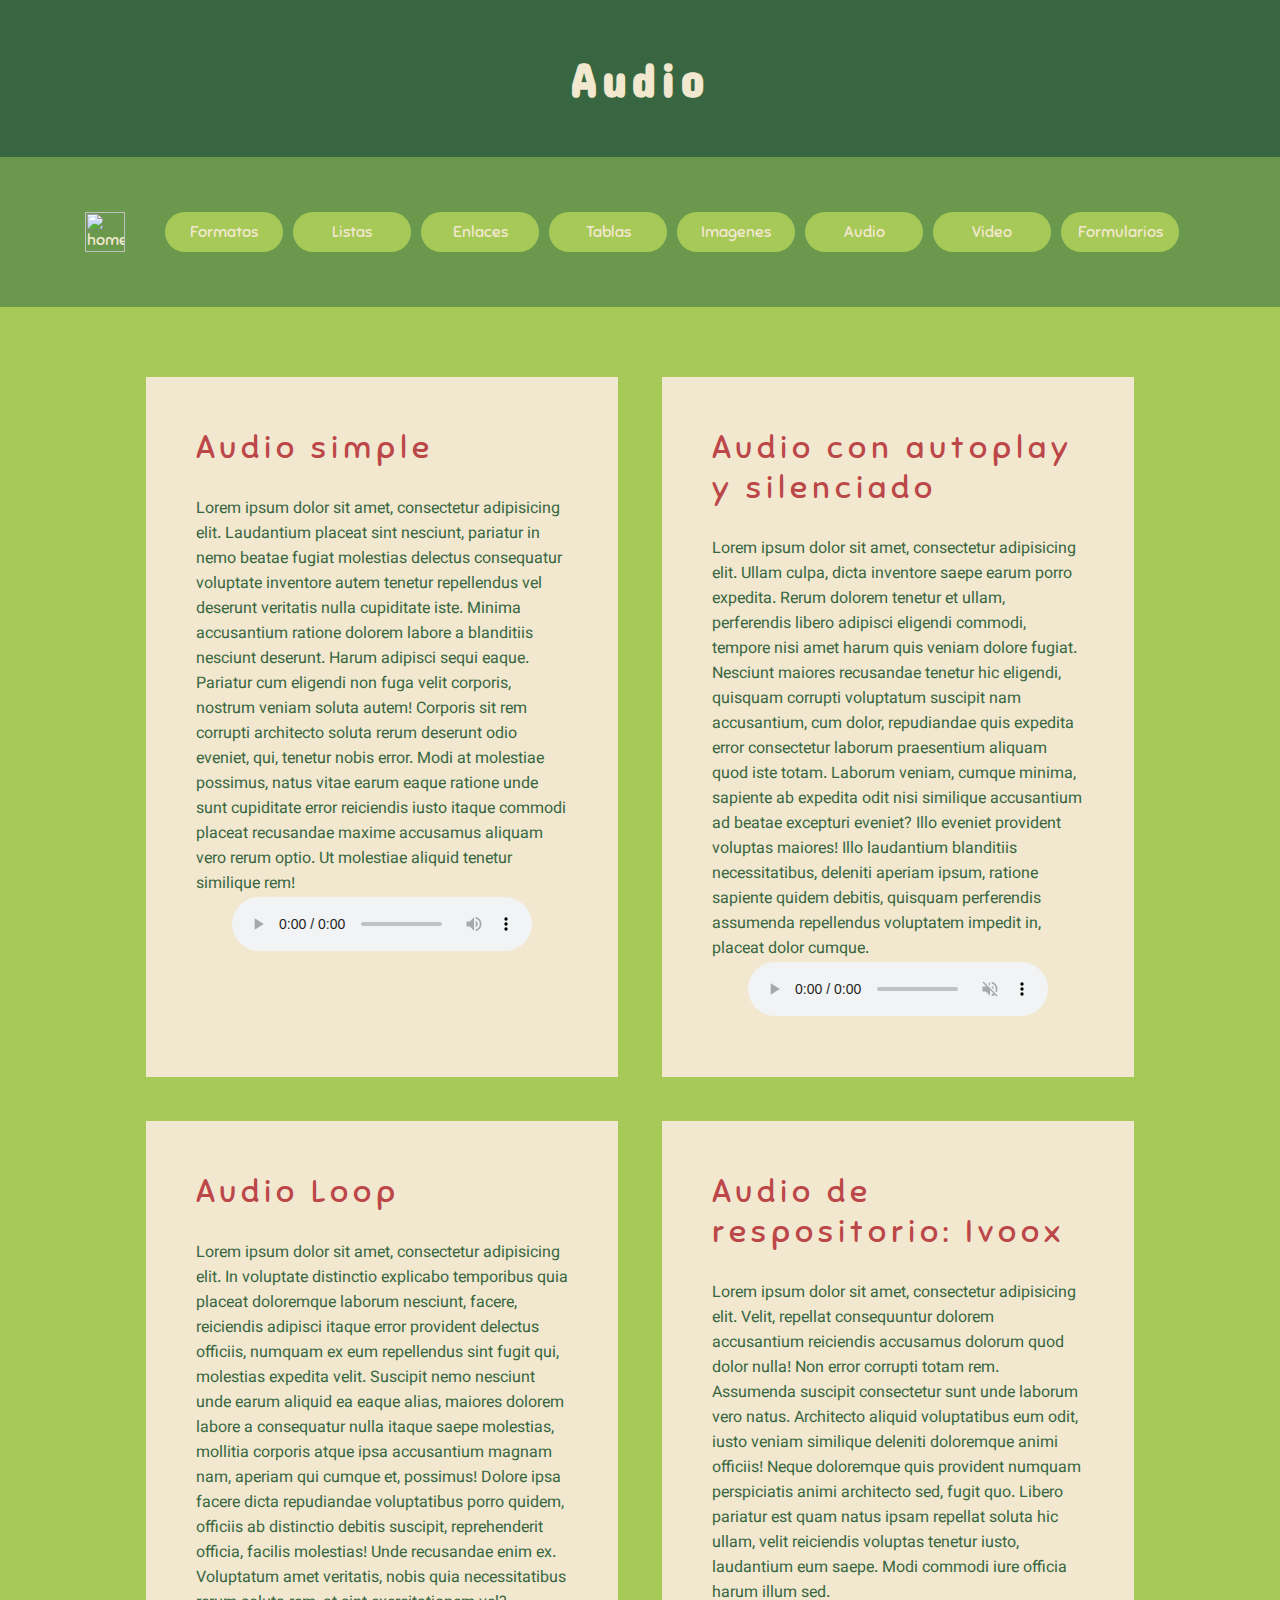
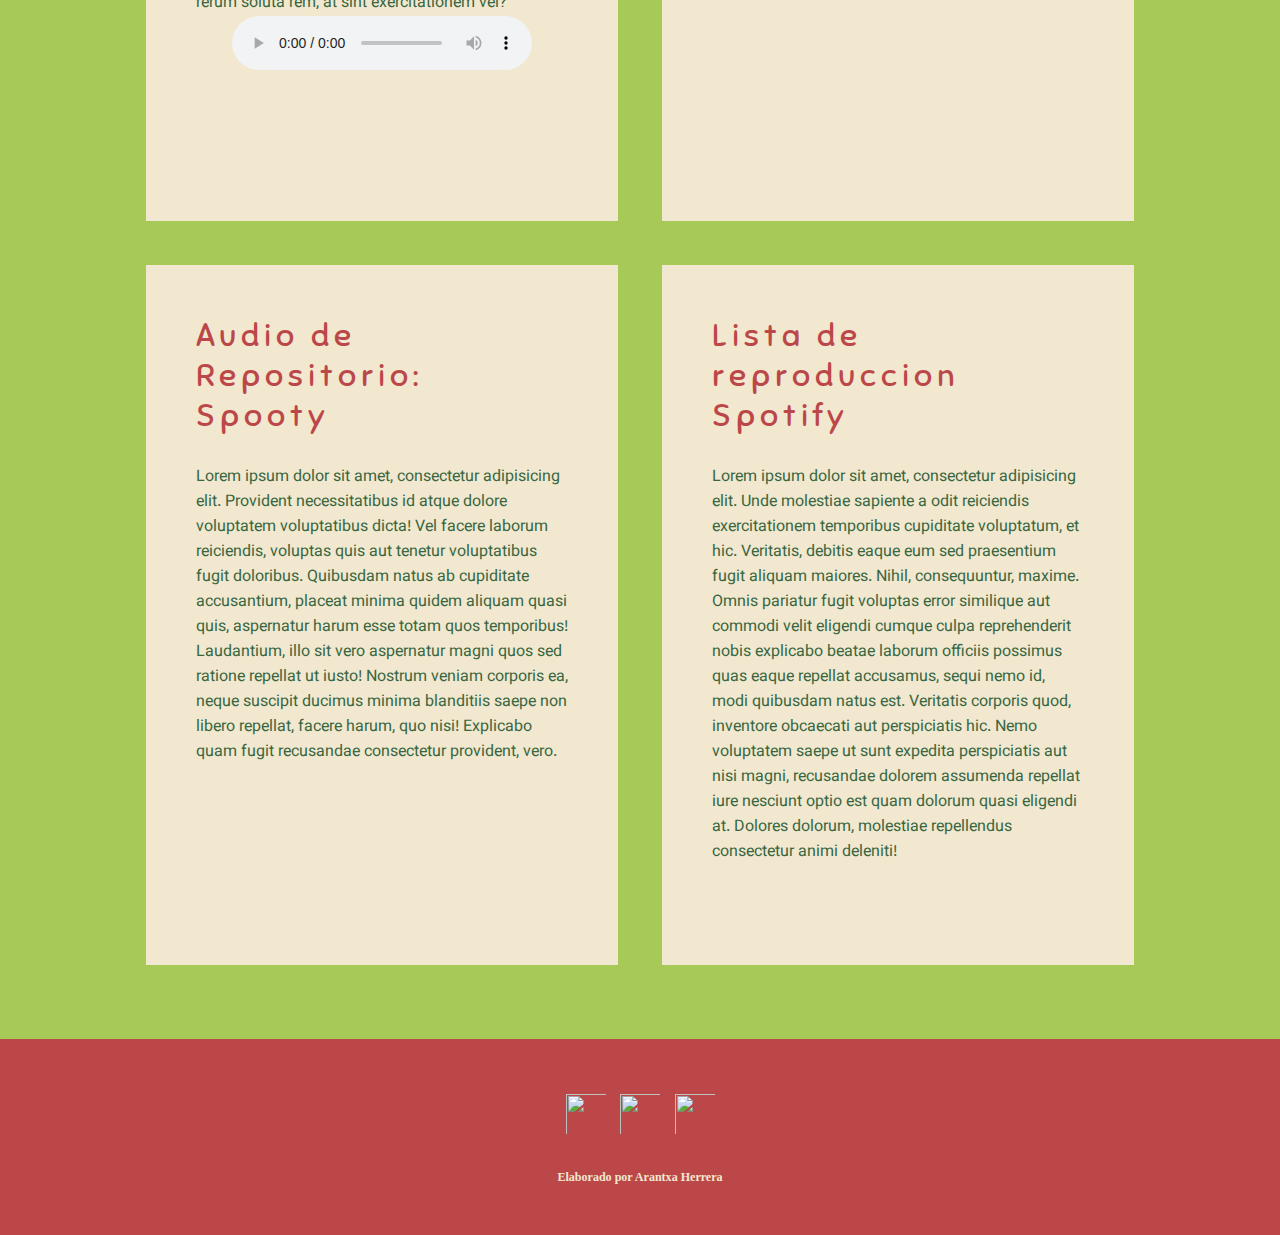
==== html/Audio.html @ 87096869 "Carga 1" ====
<!--
        Facultad de Arquitectura
        Colegio de Diseño Gráfico
        Diseño de Interfaces Gráfico de Usuario
        Herrera Preza Arantxa
-->
<html>
    <head>
        <meta charset="UTF-8" />
        <title>Audio en html</title>
        <link rel="stylesheet" href="../css/styleImagen.css" type="text/css" />
    <style type="text/css">
        main{
        text-align: center;
           }
   main section{
        width: 40%;
        height: 700px;
        display: inline-block;
        margin-left: 20px;
        margin-right: 20px;
        }
    main h2, main p {
        text-align: left;
        }
           </style>
    </head>
    <body>
        <header>
            <h1>Audio</h1>
        </header>
        <nav>
            <ul>
            <li class="home"><a href="../html/index.html"> <img src="../Imagenes/Iconos/home.png" alt="home"></a></li>
                <li><a href="../html/MiPrimeraPagina.html">Formatos</a></li>
                <li><a href="../html/Listas.html">Listas</a></li>
                <li><a href="../html/Enlaces.html">Enlaces</a></li>
                <li><a href="../html/Tablas.html">Tablas</a></li>
                <li><a href="../html/Imagen.html">Imagenes</a></li>
                <li><a href="../html/Audio.html">Audio</a></li>
                <li><a href="../html/Video.html">Video</a></li>
                <li><a href="../html/Formularios.html">Formularios</a></li>
            </ul>
        </nav>
        <main>
            <section> 
                <h2>Audio simple</h2>
                    <p>Lorem ipsum dolor sit amet, consectetur adipisicing elit. Laudantium placeat sint nesciunt, pariatur in nemo beatae fugiat molestias delectus consequatur voluptate inventore autem tenetur repellendus vel deserunt veritatis nulla cupiditate iste. Minima accusantium ratione dolorem labore a blanditiis nesciunt deserunt. Harum adipisci sequi eaque. Pariatur cum eligendi non fuga velit corporis, nostrum veniam soluta autem! Corporis sit rem corrupti architecto soluta rerum deserunt odio eveniet, qui, tenetur nobis error. Modi at molestiae possimus, natus vitae earum eaque ratione unde sunt cupiditate error reiciendis iusto itaque commodi placeat recusandae maxime accusamus aliquam vero rerum optio. Ut molestiae aliquid tenetur similique rem!</p>
                    <audio controls>
                    <source src="Audio/Defying%20Gravity%20-%20Density%20&%20Time.mp3" type="audio/mp3">
El navegador no soporta el formato de audio.
</audio>
</section>
       <section>
            <h2>Audio con autoplay y silenciado</h2>
            <p>Lorem ipsum dolor sit amet, consectetur adipisicing elit. Ullam culpa, dicta inventore saepe earum porro expedita. Rerum dolorem tenetur et ullam, perferendis libero adipisci eligendi commodi, tempore nisi amet harum quis veniam dolore fugiat. Nesciunt maiores recusandae tenetur hic eligendi, quisquam corrupti voluptatum suscipit nam accusantium, cum dolor, repudiandae quis expedita error consectetur laborum praesentium aliquam quod iste totam. Laborum veniam, cumque minima, sapiente ab expedita odit nisi similique accusantium ad beatae excepturi eveniet? Illo eveniet provident voluptas maiores! Illo laudantium blanditiis necessitatibus, deleniti aperiam ipsum, ratione sapiente quidem debitis, quisquam perferendis assumenda repellendus voluptatem impedit in, placeat dolor cumque.</p>
            <audio controls autoplay muted>
            <source src="Audio/The%20Princesses%20Heart%20-%20Density%20&%20Time.mp3" type="audio/mp3">
El navegador no soporta el formato de audio.
</audio>
        </section>
        <section>
            <h2>Audio Loop</h2>
            <p>Lorem ipsum dolor sit amet, consectetur adipisicing elit. In voluptate distinctio explicabo temporibus quia placeat doloremque laborum nesciunt, facere, reiciendis adipisci itaque error provident delectus officiis, numquam ex eum repellendus sint fugit qui, molestias expedita velit. Suscipit nemo nesciunt unde earum aliquid ea eaque alias, maiores dolorem labore a consequatur nulla itaque saepe molestias, mollitia corporis atque ipsa accusantium magnam nam, aperiam qui cumque et, possimus! Dolore ipsa facere dicta repudiandae voluptatibus porro quidem, officiis ab distinctio debitis suscipit, reprehenderit officia, facilis molestias! Unde recusandae enim ex. Voluptatum amet veritatis, nobis quia necessitatibus rerum soluta rem, at sint exercitationem vel?</p>
        <audio controls loop>
            <source src="Audio/Scale%20The%20Mountain%20-%20Density%20&%20Time.mp3" type="audio/mp3">
El navegador no soporta el formato de audio.
</audio>
</section>
        <section>
            <h2>Audio de respositorio: Ivoox</h2>
            <p>Lorem ipsum dolor sit amet, consectetur adipisicing elit. Velit, repellat consequuntur dolorem accusantium reiciendis accusamus dolorum quod dolor nulla! Non error corrupti totam rem. Assumenda suscipit consectetur sunt unde laborum vero natus. Architecto aliquid voluptatibus eum odit, iusto veniam similique deleniti doloremque animi officiis! Neque doloremque quis provident numquam perspiciatis animi architecto sed, fugit quo. Libero pariatur est quam natus ipsam repellat soluta hic ullam, velit reiciendis voluptas tenetur iusto, laudantium eum saepe. Modi commodi iure officia harum illum sed.</p>
        <iframe 
    src="https://www.ivoox.com/player_ej_286249_6_1.html?c1=f9cde9" 
    width="100%" 
    height="200" 
    frameborder="0" 
    scrolling="no" 
    allowfullscreen 
    loading="lazy">
</iframe>
        </section>
        <section>
            <h2>Audio de Repositorio: Spooty</h2>
            <p>Lorem ipsum dolor sit amet, consectetur adipisicing elit. Provident necessitatibus id atque dolore voluptatem voluptatibus dicta! Vel facere laborum reiciendis, voluptas quis aut tenetur voluptatibus fugit doloribus. Quibusdam natus ab cupiditate accusantium, placeat minima quidem aliquam quasi quis, aspernatur harum esse totam quos temporibus! Laudantium, illo sit vero aspernatur magni quos sed ratione repellat ut iusto! Nostrum veniam corporis ea, neque suscipit ducimus minima blanditiis saepe non libero repellat, facere harum, quo nisi! Explicabo quam fugit recusandae consectetur provident, vero.</p>
        <iframe 
    style="border-radius:12px" 
    src="https://open.spotify.com/embed/track/7eGuPhpdS8sBjPJNuAShUX?utm_source=generator&theme=0" 
    width="100%" 
    height="352" 
    frameborder="0" 
    allowfullscreen 
    allow="autoplay; clipboard-write; encrypted-media; fullscreen; picture-in-picture" 
    loading="lazy">
</iframe>
        </section>
<section>
      <h2>Lista de reproduccion Spotify</h2>
      <p>Lorem ipsum dolor sit amet, consectetur adipisicing elit. Unde molestiae sapiente a odit reiciendis exercitationem temporibus cupiditate voluptatum, et hic. Veritatis, debitis eaque eum sed praesentium fugit aliquam maiores. Nihil, consequuntur, maxime. Omnis pariatur fugit voluptas error similique aut commodi velit eligendi cumque culpa reprehenderit nobis explicabo beatae laborum officiis possimus quas eaque repellat accusamus, sequi nemo id, modi quibusdam natus est. Veritatis corporis quod, inventore obcaecati aut perspiciatis hic. Nemo voluptatem saepe ut sunt expedita perspiciatis aut nisi magni, recusandae dolorem assumenda repellat iure nesciunt optio est quam dolorum quasi eligendi at. Dolores dolorum, molestiae repellendus consectetur animi deleniti!</p>
        <iframe 
    style="border-radius:12px" 
    src="https://open.spotify.com/embed/playlist/0sg2OvLE0CR3DXkZzVoNTV?utm_source=generator" 
    width="100%" 
    height="152" 
    frameborder="0" 
    allowfullscreen 
    allow="autoplay; clipboard-write; encrypted-media; fullscreen; picture-in-picture" 
    loading="lazy">
</iframe>
       </section>   
        </main>
        
        <footer>
            <a href="https://www.instagram.com/arantxacontx.png/" target="_blank"><img class="iconos" src="../Imagenes/Iconos/ig.png"></a>
           <a href="https://mx.pinterest.com/arantxaacontx/" target="_blank"><img class="iconos" src="../Imagenes/Iconos/pin.png"></a>
           <a href="https://www.tiktok.com/@arantxaacontx?_t=ZM-8ue1k8CD0SN&_r=1" target="_blank"><img class="iconos" src="../Imagenes/Iconos/tiktk.png"></a>
           <br><br>
            <h6>Elaborado por Arantxa Herrera</h6>
        </footer>
        
    </body>

</html>
---- css/styleImagen.css ----
@import url('https://fonts.googleapis.com/css2?family=Concert+One&family=Sniglet:wght@400;800&family=Vazirmatn:wght@100..900&display=swap');
*{
    padding:0;
    margin:0;
    box-sizing: border-box;
}
header, nav, main, footer{
    background-color: #a7c957;
color: #386641;
    width: 100%;
    margin-left: auto;
    margin-right: auto;
    padding: 50px;  
    
}
header{
    background-color:  #386641;
    color: #f2e8cf;
    font-family: "Concert One", sans-serif;
    letter-spacing: 5px;
}
nav{
    background-color: #6a994e;
    font-family: "Sniglet", system-ui; 
}

        nav ul{
            display: flex;
            align-content: center;
            text-align: center;
            margin-left: auto;
            margin-right: auto;
        }

nav ul li{
    list-style-type: none;
    display: inline-block;
    background-color: #a7c957;
    width: 10%;
    min-width: 100px;
    padding: 10px;
    text-align: center;
    border-radius: 30px;
    /*/margin-top: 5px;
    margin-bottom: 5px; 
    margin-left: 5px;
    margin-right: 5px;*/
    margin: 5px;   
}

nav ul li a:link, nav ul li a:visited {
    text-decoration: none;
        color: #f2e8cf;
}
nav ul li:hover:not(.home){
    background-color: #bc4749;
    
}
.home {
    background-color: transparent;
    width: auto;
    display: inline-block;
    border-radius: 0;
    padding: 0;
} 
.home a img {
    width: 40px;
    height: 40px;
    transition: 0.3s ease-in-out;
    margin: auto;
}
.home a:hover img {
    background-color: transparent;
    transform: scale(1.1);
    content: url('../Imagenes/Iconos/home-2.png')

}
table{
    margin-left: auto;
    margin-right: auto;
    margin-top: 30px;
    border-spacing: 10px;
}
#tabla_1{
    background-color: #e4c8af;
    border: 3px solid #5f464b;
    border-spacing: 10px;
    border-collapse: collapse;
    margin-left: auto;
    margin-right: auto;
    padding: 10px;
}
#tabla_1 th{
    font-size: 20px;
    background-color: #bb8588;
    color: #efebce;
}
#tabla_1 th, #tabla_1 td {
    border: 3px solid #5f464b;
    padding: 10px;   
}
#tabla_cebra{
    width:80%;
    margin-left: auto;
    margin-right: auto;
    margin-top: 30px;
    border-collapse: collapse;
}
#tabla_cebra th{
    background-color: #bb8588
}

#tabla_cebra td, #tabla_cebra th{
    padding: 10px;
    border-width: 5px;
    border-color: #5f464b;
    border-style: solid;
    
}
#tabla_cebra tbody tr:nth-child(even){
    background-color: #e4c8af; 
}
#tabla_cebra tbody tr:nth-child(odd){
    background-color: #d8a48f
}

#tabla_hover{
    width: 70%;
    background-color: #e4c8af;
    color: #5f464b;
    border-collapse: collapse;
    margin-left: auto;
    margin-right: auto;
    margin-top: 30px;
}

#tabla_hover th{
    background-color: #bb8588;
    color: #efebce
}
#tabla_hover td, #tabla_hover th{
    border-width: 3px;
    border-color: #5f464b;
    border-style: solid;
    padding: 20px;
}

#tabla_hover tr:hover{
    background-color: #d6ce93 ;
    color: #5f464b;
}

img{
   width: 100%;
    margin-top: 30px;
}
main section {
    margin-left: auto;
    margin-right: auto;
    padding: 50px;
}

#img_gif{
    width: 50%;
    height: auto;
    margin-left: auto;
    margin-right: auto;
    
}
p{
    margin-top: 20px;
    font-family: "Vazirmatn", sans-serif;

}
.img_flotante{
    width: 30%;
    float: left;
    margin-top: 8px;
    margin-right: 20px;
}
.alineacion{
    float: right
}

section{
    background-color:#f2e8cf;
    margin-top:20px;
    margin-bottom: 20px;
    padding: 30px;
    overflow-x: auto;
    
}
.img_border{
    border-radius: 50%;
   
}

#fondo_box {
    background-image: url("../Imagenes/04.jpg");
    background-repeat: no-repeat;
    background-size: cover;
    color: black;
}


.img_filtro p, .img_filtro h2{
    text-align: justify;
}
.img_filtro img{
    width: 20%;
    margin: 20px;
}
.img_filtro{
    text-align: center;
}

form{
    width: 50%;
    height: auto;
    padding: 50px;
    background-color: #a7c957;
    margin-left: auto;
    margin-right: auto;
    border-radius: 30px;
    }
label{
    color:#386641;
    font-weight: bold;
    font-size: 18px;
}
input,textarea, select{
    width: 100%;
    margin-top: 10px;
    margin-bottom: 20px;
    padding: 20px;
    background-color: #f2e8cf;
    font-weight: bold;
    font-size: 18px;
}
textarea{
    padding: 20px;
}
input[type=submit]{
    width: 20%;
    padding: 10px;
    background-color: #bc4749;
    font-weight: bold;
    color:#f2e8cf;
    border-radius: 10px;
    margin-left: auto;
    margin-right: auto;
    margin-top: 30px;
    display: block;   
}
input[type=text]:focus, input[type=password]:focus, input[type=email]:focus, textarea:focus, select:focus{
    background-color: #6a994e;
    color: #f2e8cf;
}
input[type=radio], input[type=checkbox]{
    width: 10%;
}
h2{
    margin-bottom: 30px;
    font-family: "Sniglet", system-ui; 
    font-size: 32px;
    font-weight: 400;
    color: #bc4749;
    letter-spacing: 5px;
}

h1{
    text-align: center;
    font-size: 48px;
}

footer{
    text-align: center;
    height: auto;
    background-color: #bc4749;
    font-size: 18px;
    color: #f2e8cf;
}
.iconos{
                width: 50px;
                height: auto;
                padding: 5px;
                margin-top: auto;
                display: inline-block; 
            }
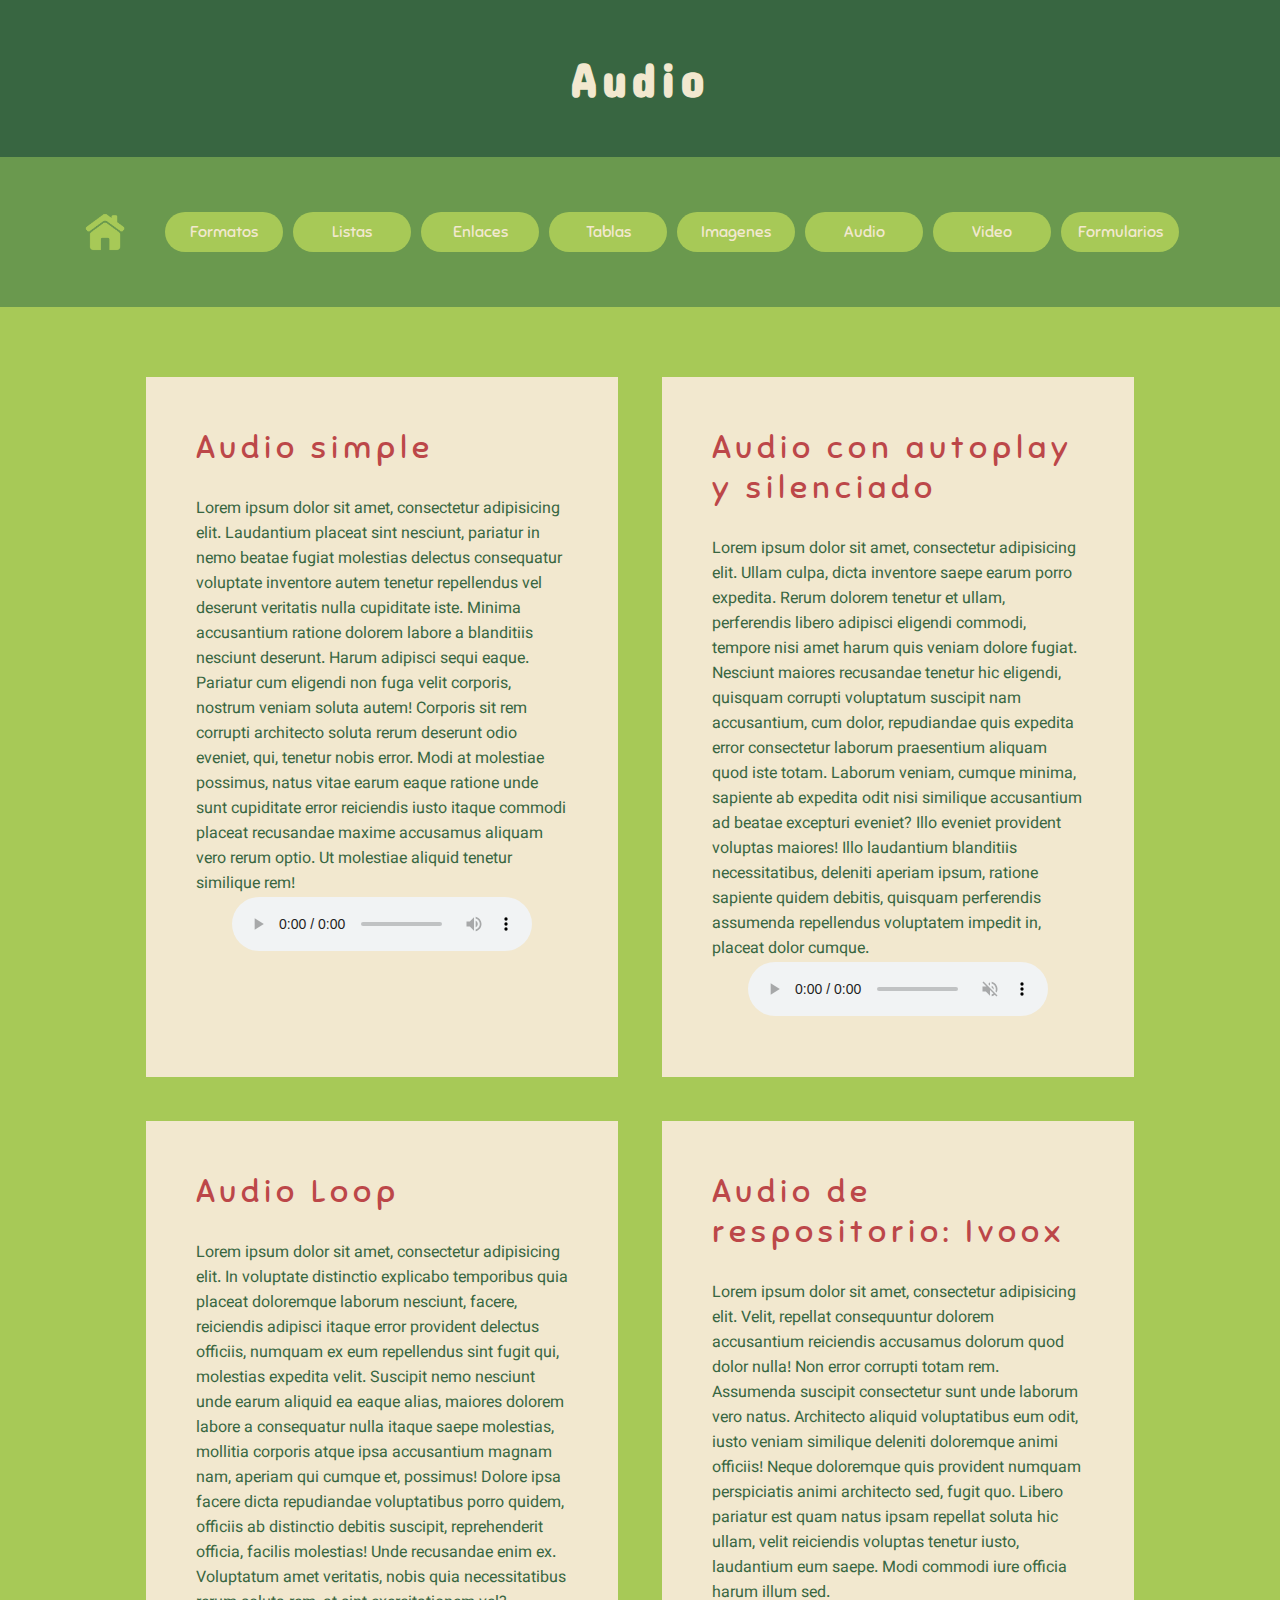
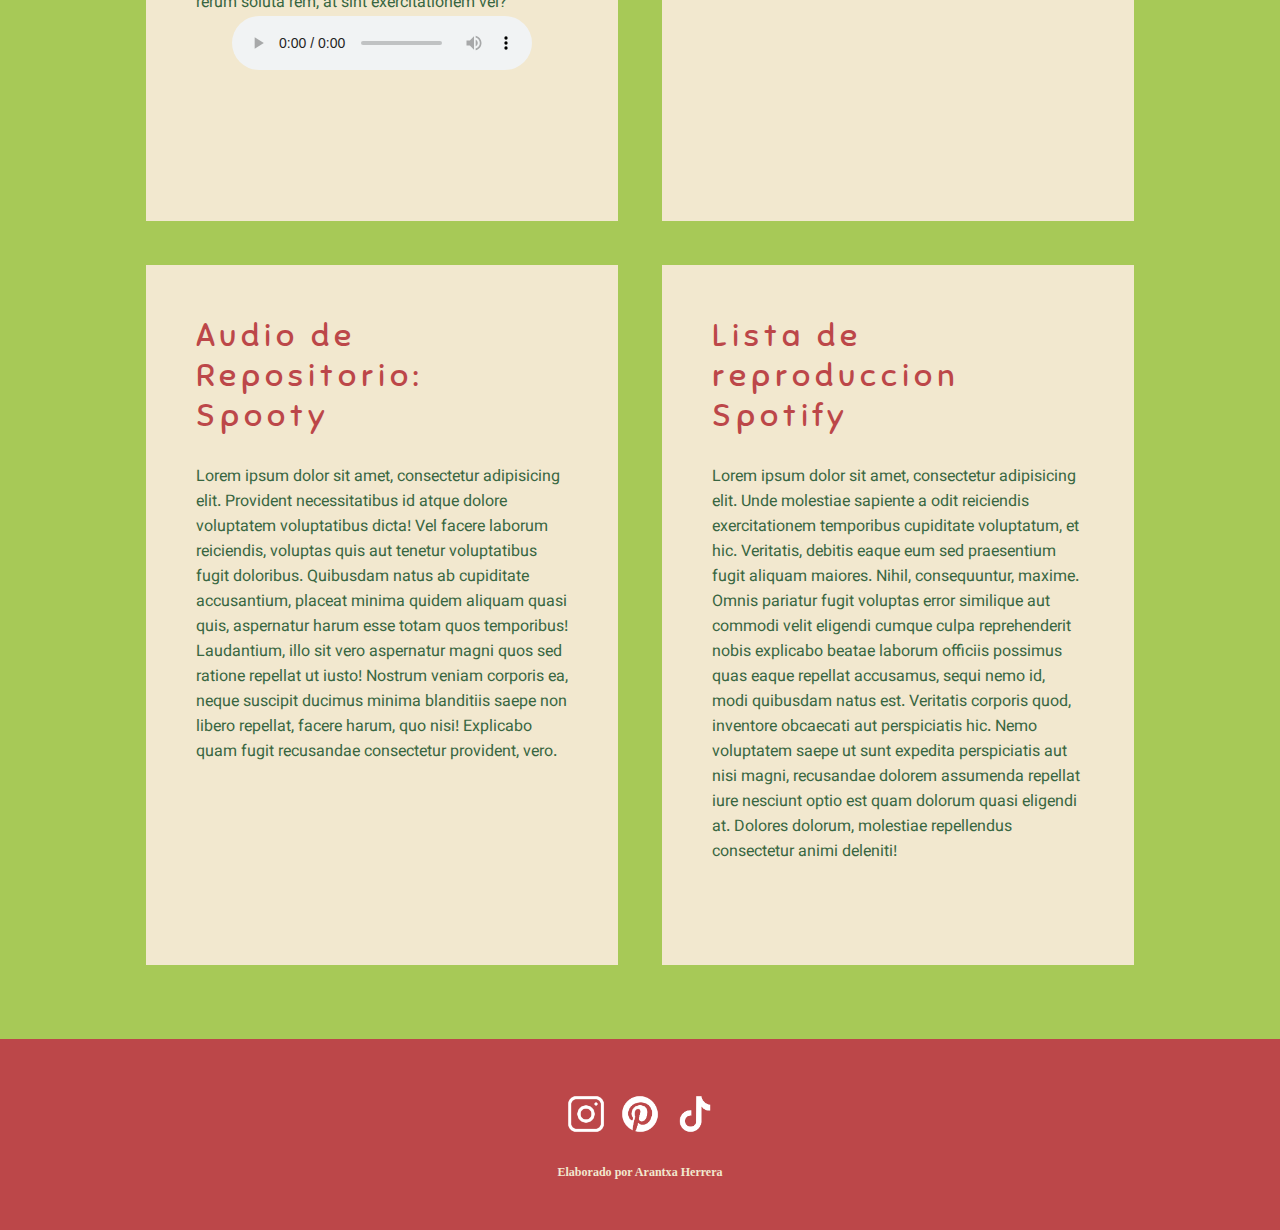
==== commit 81885974: "Update Audio.html" ====
--- a/html/Audio.html
+++ b/html/Audio.html
@@ -47,7 +47,7 @@
                 <h2>Audio simple</h2>
                     <p>Lorem ipsum dolor sit amet, consectetur adipisicing elit. Laudantium placeat sint nesciunt, pariatur in nemo beatae fugiat molestias delectus consequatur voluptate inventore autem tenetur repellendus vel deserunt veritatis nulla cupiditate iste. Minima accusantium ratione dolorem labore a blanditiis nesciunt deserunt. Harum adipisci sequi eaque. Pariatur cum eligendi non fuga velit corporis, nostrum veniam soluta autem! Corporis sit rem corrupti architecto soluta rerum deserunt odio eveniet, qui, tenetur nobis error. Modi at molestiae possimus, natus vitae earum eaque ratione unde sunt cupiditate error reiciendis iusto itaque commodi placeat recusandae maxime accusamus aliquam vero rerum optio. Ut molestiae aliquid tenetur similique rem!</p>
                     <audio controls>
-                    <source src="Audio/Defying%20Gravity%20-%20Density%20&%20Time.mp3" type="audio/mp3">
+                    <source src="../Audio/Defying%20Gravity%20-%20Density%20&%20Time.mp3" type="audio/mp3">
 El navegador no soporta el formato de audio.
 </audio>
 </section>
@@ -55,7 +55,7 @@
             <h2>Audio con autoplay y silenciado</h2>
             <p>Lorem ipsum dolor sit amet, consectetur adipisicing elit. Ullam culpa, dicta inventore saepe earum porro expedita. Rerum dolorem tenetur et ullam, perferendis libero adipisci eligendi commodi, tempore nisi amet harum quis veniam dolore fugiat. Nesciunt maiores recusandae tenetur hic eligendi, quisquam corrupti voluptatum suscipit nam accusantium, cum dolor, repudiandae quis expedita error consectetur laborum praesentium aliquam quod iste totam. Laborum veniam, cumque minima, sapiente ab expedita odit nisi similique accusantium ad beatae excepturi eveniet? Illo eveniet provident voluptas maiores! Illo laudantium blanditiis necessitatibus, deleniti aperiam ipsum, ratione sapiente quidem debitis, quisquam perferendis assumenda repellendus voluptatem impedit in, placeat dolor cumque.</p>
             <audio controls autoplay muted>
-            <source src="Audio/The%20Princesses%20Heart%20-%20Density%20&%20Time.mp3" type="audio/mp3">
+            <source src="../Audio/The%20Princesses%20Heart%20-%20Density%20&%20Time.mp3" type="audio/mp3">
 El navegador no soporta el formato de audio.
 </audio>
         </section>
@@ -63,7 +63,7 @@
             <h2>Audio Loop</h2>
             <p>Lorem ipsum dolor sit amet, consectetur adipisicing elit. In voluptate distinctio explicabo temporibus quia placeat doloremque laborum nesciunt, facere, reiciendis adipisci itaque error provident delectus officiis, numquam ex eum repellendus sint fugit qui, molestias expedita velit. Suscipit nemo nesciunt unde earum aliquid ea eaque alias, maiores dolorem labore a consequatur nulla itaque saepe molestias, mollitia corporis atque ipsa accusantium magnam nam, aperiam qui cumque et, possimus! Dolore ipsa facere dicta repudiandae voluptatibus porro quidem, officiis ab distinctio debitis suscipit, reprehenderit officia, facilis molestias! Unde recusandae enim ex. Voluptatum amet veritatis, nobis quia necessitatibus rerum soluta rem, at sint exercitationem vel?</p>
         <audio controls loop>
-            <source src="Audio/Scale%20The%20Mountain%20-%20Density%20&%20Time.mp3" type="audio/mp3">
+            <source src="../Audio/Scale%20The%20Mountain%20-%20Density%20&%20Time.mp3" type="audio/mp3">
 El navegador no soporta el formato de audio.
 </audio>
 </section>
